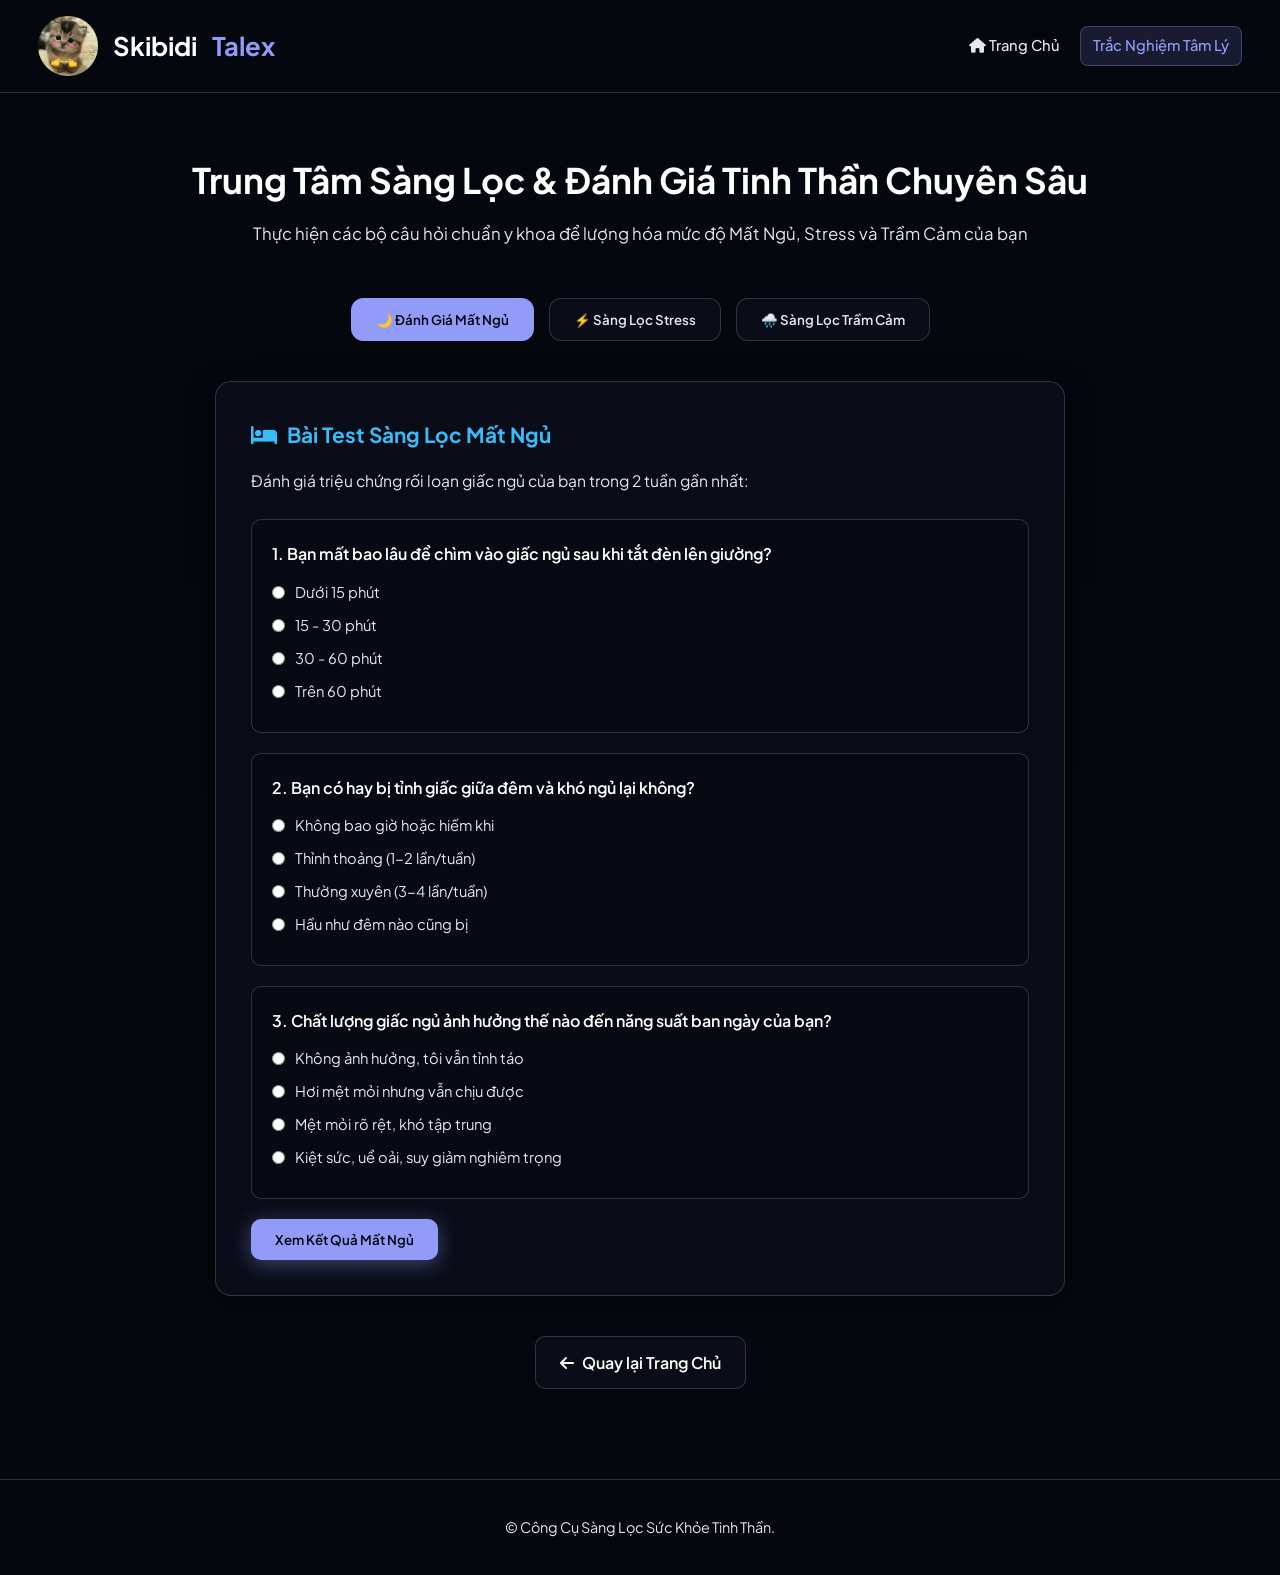
==== quiz.html @ 0375affc "hoichungmatngu" ====
<!DOCTYPE html>
<html lang="vi">
<head>
    <meta charset="UTF-8">
    <meta name="viewport" content="width=device-width, initial-scale=1.0">
    <title>Đánh Giá Sức Khỏe Tinh Thần - Mất Ngủ, Stress, Trầm Cảm</title>
    <link href="https://fonts.googleapis.com/css2?family=Plus+Jakarta+Sans:wght@300;400;500;600;700&display=swap" rel="stylesheet">
    <link rel="stylesheet" href="https://cdnjs.cloudflare.com/ajax/libs/font-awesome/6.4.0/css/all.min.css">
    <link rel="stylesheet" href="style.css">
</head>
<body>

    <!-- ẢNH NỀN CỐ ĐỊNH -->
    <div class="bg-parallax-wrapper">
        <div class="bg-slide active" style="background-image: url('https://images.unsplash.com/photo-1507525428034-b723cf961d3e?q=80&w=1920&auto=format&fit=crop');"></div>
        <div class="bg-overlay"></div>
    </div>

    <!-- THANH ĐIỀU HƯỚNG -->
    <header class="navbar">
        <div class="nav-container">
            <a href="index.html" class="logo">
                <img src="logo.png" alt="Logo Skibidi Talex" class="logo-img"> Skibidi<span>Talex</span>
            </a>
            <nav class="nav-links">
                <a href="index.html"><i class="fa-solid fa-house"></i> Trang Chủ</a>
                <a href="quiz.html" class="nav-highlight">Trắc Nghiệm Tâm Lý</a>
            </nav>
        </div>
    </header>

    <!-- NỘI DUNG TRẮC NGHIỆM -->
    <main style="padding-top: 150px; padding-bottom: 90px;">
        <div class="container">
            <div class="section-title">
                <h2>Trung Tâm Sàng Lọc & Đánh Giá Tinh Thần Chuyên Sâu</h2>
                <p>Thực hiện các bộ câu hỏi chuẩn y khoa để lượng hóa mức độ Mất Ngủ, Stress và Trầm Cảm của bạn</p>
            </div>

            <!-- CHỌN BÀI TEST -->
            <div class="quiz-tabs">
                <button class="quiz-tab-btn active" data-target="insomniaQuiz">🌙 Đánh Giá Mất Ngủ</button>
                <button class="quiz-tab-btn" data-target="stressQuiz">⚡ Sàng Lọc Stress</button>
                <button class="quiz-tab-btn" data-target="depressionQuiz">🌧️ Sàng Lọc Trầm Cảm </button>
            </div>

            <!-- 1. BÀI TEST MẤT NGỦ -->
            <div id="insomniaQuiz" class="quiz-panel active glass-box">
                <h3><i class="fa-solid fa-bed"></i> Bài Test Sàng Lọc Mất Ngủ </h3>
                <p class="quiz-desc">Đánh giá triệu chứng rối loạn giấc ngủ của bạn trong 2 tuần gần nhất:</p>
                
                <div class="quiz-question-group">
                    <p class="q-title">1. Bạn mất bao lâu để chìm vào giấc ngủ sau khi tắt đèn lên giường?</p>
                    <label><input type="radio" name="iq1" value="0"> Dưới 15 phút </label>
                    <label><input type="radio" name="iq1" value="1"> 15 - 30 phút </label>
                    <label><input type="radio" name="iq1" value="2"> 30 - 60 phút </label>
                    <label><input type="radio" name="iq1" value="3"> Trên 60 phút </label>
                </div>

                <div class="quiz-question-group">
                    <p class="q-title">2. Bạn có hay bị tỉnh giấc giữa đêm và khó ngủ lại không?</p>
                    <label><input type="radio" name="iq2" value="0"> Không bao giờ hoặc hiếm khi</label>
                    <label><input type="radio" name="iq2" value="1"> Thỉnh thoảng (1-2 lần/tuần)</label>
                    <label><input type="radio" name="iq2" value="2"> Thường xuyên (3-4 lần/tuần)</label>
                    <label><input type="radio" name="iq2" value="3"> Hầu như đêm nào cũng bị</label>
                </div>

                <div class="quiz-question-group">
                    <p class="q-title">3. Chất lượng giấc ngủ ảnh hưởng thế nào đến năng suất ban ngày của bạn?</p>
                    <label><input type="radio" name="iq3" value="0"> Không ảnh hưởng, tôi vẫn tỉnh táo</label>
                    <label><input type="radio" name="iq3" value="1"> Hơi mệt mỏi nhưng vẫn chịu được</label>
                    <label><input type="radio" name="iq3" value="2"> Mệt mỏi rõ rệt, khó tập trung</label>
                    <label><input type="radio" name="iq3" value="3"> Kiệt sức, uể oải, suy giảm nghiêm trọng</label>
                </div>

                <button class="btn btn-primary submit-quiz-btn" data-quiz="insomnia">Xem Kết Quả Mất Ngủ</button>
                <div class="quiz-result-box" id="insomniaResult"></div>
            </div>

            <!-- 2. BÀI TEST STRESS -->
            <div id="stressQuiz" class="quiz-panel glass-box">
                <h3><i class="fa-solid fa-bolt"></i> Bài Test Đánh Giá Mức Độ Stress (PSS Mini)</h3>
                <p class="quiz-desc">Đánh giá mức độ căng thẳng thần kinh của bạn trong thời gian gần đây:</p>
                
                <div class="quiz-question-group">
                    <p class="q-title">1. Bạn cảm thấy căng thẳng, quá tải vì khối lượng công việc hoặc học tập?</p>
                    <label><input type="radio" name="sq1" value="0"> Không bao giờ</label>
                    <label><input type="radio" name="sq1" value="1"> Thỉnh thoảng</label>
                    <label><input type="radio" name="sq1" value="2"> Khá thường xuyên</label>
                    <label><input type="radio" name="sq1" value="3"> Rất thường xuyên</label>
                </div>

                <div class="quiz-question-group">
                    <p class="q-title">2. Bạn có cảm giác cáu gắt, dễ bực bội với những chuyện nhỏ nhặt?</p>
                    <label><input type="radio" name="sq2" value="0"> Không bao giờ</label>
                    <label><input type="radio" name="sq2" value="1"> Thỉnh thoảng</label>
                    <label><input type="radio" name="sq2" value="2"> Khá thường xuyên</label>
                    <label><input type="radio" name="sq2" value="3"> Rất thường xuyên</label>
                </div>

                <div class="quiz-question-group">
                    <p class="q-title">3. Bạn cảm thấy khó khăn trong việc thả lỏng cơ thể và thư giãn tâm trí?</p>
                    <label><input type="radio" name="sq3" value="0"> Không bao giờ</label>
                    <label><input type="radio" name="sq3" value="1"> Thỉnh thoảng</label>
                    <label><input type="radio" name="sq3" value="2"> Khá thường xuyên</label>
                    <label><input type="radio" name="sq3" value="3"> Rất thường xuyên</label>
                </div>

                <button class="btn btn-primary submit-quiz-btn" data-quiz="stress">Xem Kết Quả Stress</button>
                <div class="quiz-result-box" id="stressResult"></div>
            </div>

            <!-- 3. BÀI TEST TRẦM CẢM -->
            <div id="depressionQuiz" class="quiz-panel glass-box">
                <h3><i class="fa-solid fa-cloud-rain"></i> Sàng Lọc Sức Khỏe Tinh Thần & Trầm Cảm </h3>
                <p class="quiz-desc">Trong 2 tuần qua, bạn cảm thấy phiền muộn bởi các vấn đề sau ở mức độ nào?</p>
                
                <div class="quiz-question-group">
                    <p class="q-title">1. Cảm thấy ít hứng thú hoặc không có niềm vui trong việc làm mọi thứ?</p>
                    <label><input type="radio" name="dq1" value="0"> Không hề</label>
                    <label><input type="radio" name="dq1" value="1"> Vài ngày</label>
                    <label><input type="radio" name="dq1" value="2"> Hơn nửa số ngày</label>
                    <label><input type="radio" name="dq1" value="3"> Gần như mọi ngày</label>
                </div>

                <div class="quiz-question-group">
                    <p class="q-title">2. Cảm thấy chán nản, buồn bã hoặc tuyệt vọng?</p>
                    <label><input type="radio" name="dq2" value="0"> Không hề</label>
                    <label><input type="radio" name="dq2" value="1"> Vài ngày</label>
                    <label><input type="radio" name="dq2" value="2"> Hơn nửa số ngày</label>
                    <label><input type="radio" name="dq2" value="3"> Gần như mọi ngày</label>
                </div>

                <div class="quiz-question-group">
                    <p class="q-title">3. Cảm thấy mệt mỏi hoặc ít năng lượng sống?</p>
                    <label><input type="radio" name="dq3" value="0"> Không hề</label>
                    <label><input type="radio" name="dq3" value="1"> Vài ngày</label>
                    <label><input type="radio" name="dq3" value="2"> Hơn nửa số ngày</label>
                    <label><input type="radio" name="dq3" value="3"> Gần như mọi ngày</label>
                </div>

                <button class="btn btn-primary submit-quiz-btn" data-quiz="depression">Xem Kết Quả Trầm Cảm</button>
                <div class="quiz-result-box" id="depressionResult"></div>
            </div>

            <div style="text-align: center; margin-top: 40px;">
                <a href="index.html" class="btn btn-secondary"><i class="fa-solid fa-arrow-left"></i> Quay lại Trang Chủ</a>
            </div>
        </div>
    </main>

    <!-- CHÂN TRANG -->
    <footer>
        <div class="container footer-content">
            <p>&copy; Công Cụ Sàng Lọc Sức Khỏe Tinh Thần.</p>
        </div>
    </footer>

    <script src="script.js"></script>
</body>
</html>
---- style.css ----
/* RESET & BIẾN MÀU CHUYÊN NGHIỆP */
* {
    margin: 0;
    padding: 0;
    box-sizing: border-box;
    font-family: 'Plus Jakarta Sans', sans-serif;
    scroll-behavior: smooth;
}

:root {
    --glass-bg: rgba(11, 15, 25, 0.92);
    --glass-border: rgba(255, 255, 255, 0.16);
    --primary: #939bf9;
    --primary-hover: #7b84f6;
    --text-main: #ffffff;
    --text-muted: #e2e8f0;
    --accent: #38bdf8;
}

body {
    color: var(--text-main);
    line-height: 1.7;
    overflow-x: hidden;
    background-color: #05080f;
}

/* ẢNH NỀN ĐỘNG (LỚP PHỦ TỐI ƯU HÓA ĐỘ SÁNG) */
.bg-parallax-wrapper {
    position: fixed;
    top: 0; left: 0; width: 100vw; height: 100vh;
    z-index: -2;
    overflow: hidden;
}

.bg-slide {
    position: absolute;
    top: 0; left: 0; width: 100%; height: 100%;
    background-size: cover;
    background-position: center;
    opacity: 0;
    transition: opacity 1.2s ease-in-out, transform 10s ease;
    filter: brightness(0.45);
}

.bg-slide.active {
    opacity: 1;
    transform: scale(1.03);
}

.bg-overlay {
    position: absolute;
    top: 0; left: 0; width: 100%; height: 100%;
    background: linear-gradient(180deg, rgba(5, 8, 15, 0.88) 0%, rgba(5, 8, 15, 0.98) 100%);
    z-index: -1;
}

.container {
    max-width: 1200px;
    margin: 0 auto;
    padding: 0 20px;
}

.animate-on-scroll {
    opacity: 0;
    transform: translateY(25px);
    transition: opacity 0.7s ease-out, transform 0.7s ease-out;
}

.animate-on-scroll.visible {
    opacity: 1;
    transform: translateY(0);
}

/* NAVBAR */
.navbar {
    position: fixed;
    top: 0; left: 0; width: 100%;
    background: rgba(5, 8, 15, 0.95);
    backdrop-filter: blur(16px);
    -webkit-backdrop-filter: blur(16px);
    border-bottom: 1px solid var(--glass-border);
    z-index: 1000;
}

/* MỞ RỘNG KHUNG ĐIỀU HƯỚNG RA TOÀN MÀN HÌNH VÀ CÁCH RÌA 1CM */
.nav-container {
    max-width: 100%; /* Cho phép trải dài hết chiều ngang màn hình */
    margin: 0 auto;
    padding: 16px 1cm; /* Đẩy nội dung cách lề trái/phải đúng 1cm */
    display: flex;
    justify-content: space-between;
    align-items: center;
}

/* ĐỊNH DẠNG KHUNG LOGO (CHỐNG BỊ BÓP MÉO) */
.logo {
    font-size: 1.6rem; 
    font-weight: 700;
    color: #fff;
    text-decoration: none;
    display: flex;
    align-items: center;
    gap: 15px; 
    flex-shrink: 0; /* Thuộc tính quan trọng: Ngăn không cho logo và chữ bị ép nhỏ lại */
}

/* MÀU CHO CHỮ TALEX */
.logo span { 
    color: var(--primary); 
}

/* ĐỊNH DẠNG ẢNH LOGO BỰ HƠN */
.logo-img {
    height: 60px; /* Tăng chiều cao lên 60px (Bạn có thể đổi thành 70px hoặc 80px nếu muốn to hơn nữa) */
    width: auto;
    object-fit: contain;
    transition: transform 0.3s ease;
}

/* HIỆU ỨNG KHI DI CHUỘT VÀO LOGO */
.logo:hover .logo-img {
    transform: scale(1.08);
}

.nav-links {
    display: flex;
    gap: 20px;
    align-items: center;
}

.nav-links a {
    color: var(--text-muted);
    text-decoration: none;
    font-size: 0.92rem;
    font-weight: 500;
    transition: color 0.3s;
}

.nav-links a:hover, .nav-links a.nav-highlight {
    color: var(--primary);
}

.nav-highlight {
    background: rgba(147, 155, 249, 0.15);
    padding: 6px 12px;
    border-radius: 8px;
    border: 1px solid rgba(147, 155, 249, 0.3);
}

/* HERO SECTION */
.hero {
    padding: 180px 20px 100px 20px;
    text-align: center;
}

.hero-content {
    max-width: 800px;
    margin: 0 auto;
}

.badge {
    display: inline-block;
    padding: 6px 16px;
    background: rgba(147, 155, 249, 0.2);
    color: var(--primary);
    border-radius: 20px;
    font-size: 0.85rem;
    font-weight: 600;
    margin-bottom: 20px;
    border: 1px solid rgba(147, 155, 249, 0.4);
}

.hero h1 {
    font-size: 2.8rem;
    font-weight: 700;
    margin-bottom: 20px;
    line-height: 1.25;
    color: #fff;
}

.hero h1 span {
    background: linear-gradient(135deg, var(--primary), var(--accent));
    -webkit-background-clip: text;
    -webkit-text-fill-color: transparent;
}

.hero p {
    color: var(--text-muted);
    font-size: 1.12rem;
    margin-bottom: 35px;
}

.hero-buttons {
    display: flex;
    justify-content: center;
    gap: 15px;
}

.btn {
    padding: 12px 24px;
    border-radius: 10px;
    font-weight: 600;
    text-decoration: none;
    display: inline-flex;
    align-items: center;
    gap: 8px;
    transition: all 0.3s;
    cursor: pointer;
    border: none;
}

.btn-primary {
    background: var(--primary);
    color: #05080f;
    box-shadow: 0 4px 20px rgba(147, 155, 249, 0.4);
}

.btn-primary:hover {
    background: var(--primary-hover);
    transform: translateY(-2px);
}

.btn-secondary {
    background: var(--glass-bg);
    color: #fff;
    border: 1px solid var(--glass-border);
}

.btn-secondary:hover {
    background: rgba(30, 41, 59, 0.9);
    transform: translateY(-2px);
}

/* SECTIONS & GRID */
.section { padding: 90px 0; }

.section-title {
    text-align: center;
    margin-bottom: 50px;
}

.section-title h2 {
    font-size: 2.2rem;
    font-weight: 700;
    margin-bottom: 10px;
    color: #fff;
}

.section-title p {
    color: var(--text-muted);
    font-size: 1.05rem;
}

/* LƯỚI LINH HOẠT: Tự động "rơi" xuống dòng khi thu nhỏ tab */
.grid-2 { 
    display: grid; 
    grid-template-columns: repeat(auto-fit, minmax(320px, 1fr)); 
    gap: 30px; 
}

.grid-4 { 
    display: grid; 
    grid-template-columns: repeat(auto-fit, minmax(240px, 1fr)); 
    gap: 20px; 
}

.content-grid-media {
    display: grid;
    grid-template-columns: repeat(auto-fit, minmax(350px, 1fr));
    gap: 40px;
    align-items: center;
}

.content-grid-media.reverse {
    direction: rtl;
}

.content-grid-media.reverse > * {
    direction: ltr;
}

.media-box {
    position: relative;
    border-radius: 16px;
    overflow: hidden;
    border: 1px solid var(--glass-border);
    box-shadow: 0 10px 30px rgba(0,0,0,0.6);
}

.media-box img {
    width: 100%; height: 320px;
    object-fit: cover; display: block;
    filter: brightness(0.9);
}

.media-caption {
    position: absolute;
    bottom: 0; left: 0; width: 100%;
    background: linear-gradient(0deg, rgba(5,8,15,0.95), transparent);
    padding: 20px 15px 12px 15px;
    font-size: 0.88rem;
    color: var(--text-muted);
}

/* GLASS CARDS */
.glass-card, .glass-feature, .glass-box, .glass-tool {
    background: var(--glass-bg);
    backdrop-filter: blur(16px);
    -webkit-backdrop-filter: blur(16px);
    border: 1px solid var(--glass-border);
    border-radius: 16px;
    box-shadow: 0 8px 32px 0 rgba(0, 0, 0, 0.45);
}

.glass-card { padding: 30px; }
.styled-list li, .check-list li {
    color: var(--text-muted);
    font-size: 0.98rem;
    margin-bottom: 12px;
    position: relative;
    padding-left: 20px;
}
.styled-list li::before, .check-list li::before {
    content: "❯";
    color: var(--primary);
    position: absolute;
    left: 0;
}

.glass-feature { padding: 25px 20px; text-align: center; }
.glass-feature i { font-size: 2.2rem; color: var(--accent); margin-bottom: 12px; }
.glass-feature h4 { font-size: 1.1rem; margin-bottom: 8px; color: #fff; }
.glass-feature p { color: var(--text-muted); font-size: 0.9rem; }

.glass-box { padding: 35px; }
.glass-box h3 {
    display: flex; align-items: center; gap: 10px;
    color: var(--accent); font-size: 1.3rem; margin-bottom: 15px;
}

/* TOOLS & AUDIO */
.glass-tool { padding: 35px; }
.glass-tool h3 { display: flex; align-items: center; gap: 10px; color: var(--primary); margin-bottom: 12px; }
.glass-tool p { color: var(--text-muted); font-size: 0.95rem; margin-bottom: 20px; }
.sound-buttons { display: flex; gap: 10px; flex-wrap: wrap; margin-bottom: 15px; }
.sound-btn {
    background: rgba(5, 8, 15, 0.6); color: #fff;
    border: 1px solid var(--glass-border); padding: 10px 16px; border-radius: 8px; cursor: pointer;
}
.sound-btn.active { background: var(--primary); color: #05080f; border-color: var(--primary); }
.audio-status { font-size: 0.88rem; color: var(--accent); font-style: italic; }

/* QUIZ STYLES */
.quiz-tabs {
    display: flex; justify-content: center; gap: 15px; margin-bottom: 40px; flex-wrap: wrap;
}
.quiz-tab-btn {
    background: var(--glass-bg); color: var(--text-muted);
    border: 1px solid var(--glass-border); padding: 12px 24px;
    border-radius: 12px; font-weight: 600; cursor: pointer; transition: all 0.3s;
}
.quiz-tab-btn.active, .quiz-tab-btn:hover {
    background: var(--primary); color: #05080f; border-color: var(--primary);
}
.quiz-panel { display: none; max-width: 850px; margin: 0 auto; }
.quiz-panel.active { display: block; }
.quiz-desc { color: var(--text-muted); font-size: 0.98rem; margin-bottom: 25px; }
.quiz-question-group {
    background: rgba(5, 8, 15, 0.5); border: 1px solid var(--glass-border);
    padding: 20px; border-radius: 10px; margin-bottom: 20px;
}
.q-title { font-weight: 600; margin-bottom: 12px; color: #fff; }
.quiz-question-group label {
    display: flex; align-items: center; gap: 10px; font-size: 0.92rem;
    color: var(--text-muted); margin-bottom: 8px; cursor: pointer;
}
.quiz-result-box {
    margin-top: 20px; padding: 15px; border-radius: 8px; font-weight: 600; font-size: 1rem; display: none;
}

/* IFRAME NHÚNG */
.iframe-container {
    width: 100%; height: 500px; border-radius: 12px; overflow: hidden;
    border: 1px solid var(--glass-border); background: #fff;
}
.iframe-container iframe { width: 100%; height: 100%; border: none; }

/* FOOTER */
footer {
    background: rgba(5, 8, 15, 0.95);
    border-top: 1px solid var(--glass-border);
    padding: 35px 0; text-align: center;
}
footer p { color: var(--text-muted); font-size: 0.9rem; }

/* RESPONSIVE */
@media (max-width: 992px) {
    /* Chỉ cần chỉnh lại chữ và hướng đọc khi vào màn hình nhỏ */
    .content-grid-media.reverse { direction: ltr; }
    .hero h1 { font-size: 2.2rem; }
}

@media (max-width: 768px) {
    /* Ẩn menu chữ khi vào điện thoại */
    .nav-links { display: none; }
}
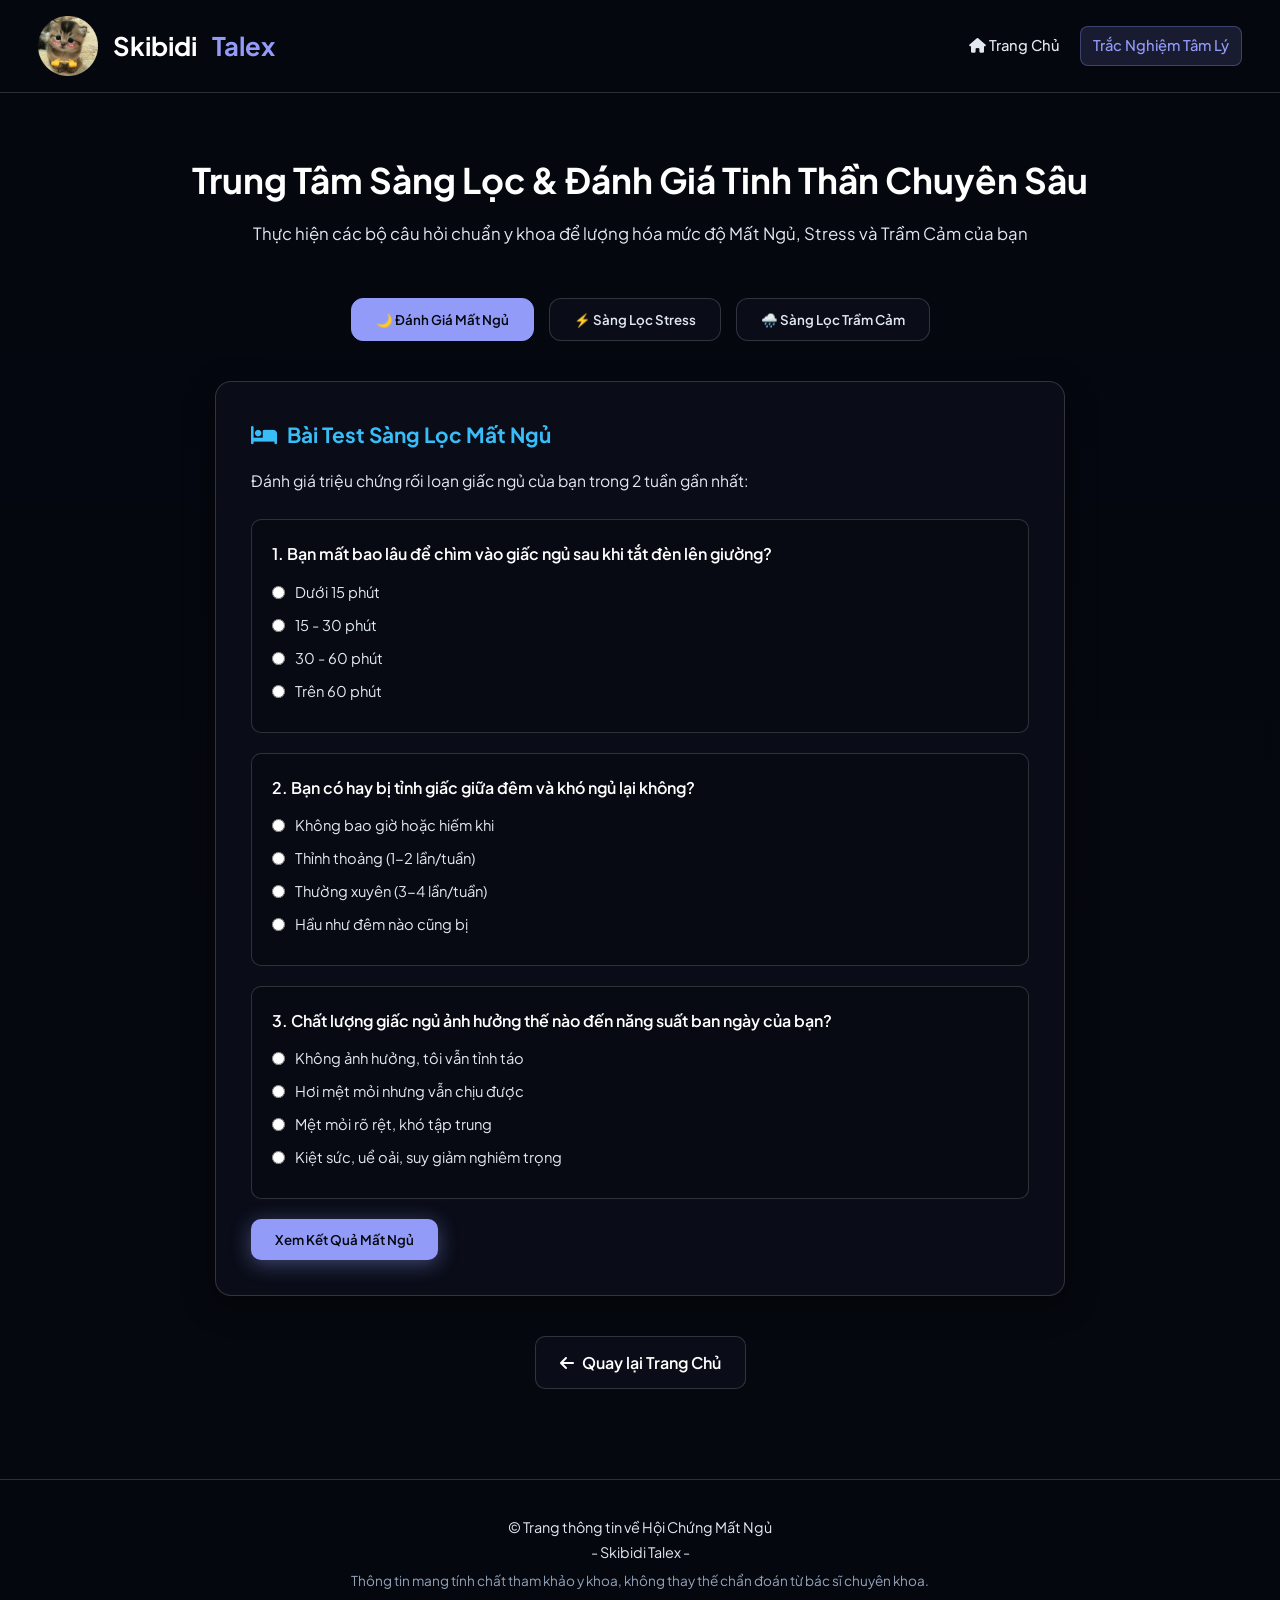
==== commit e7a72466: "hoichungmatngu" ====
--- a/quiz.html
+++ b/quiz.html
@@ -12,7 +12,7 @@
 
     <!-- ẢNH NỀN CỐ ĐỊNH -->
     <div class="bg-parallax-wrapper">
-        <div class="bg-slide active" style="background-image: url('https://images.unsplash.com/photo-1507525428034-b723cf961d3e?q=80&w=1920&auto=format&fit=crop');"></div>
+        <div class="bg-slide active" style="background-image: url('https://thuthuatphanmem.vn/uploads/2018/08/21/hinh-nen-thien-nhien-phong-canh-dep-37_043155259.jpg');"></div>
         <div class="bg-overlay"></div>
     </div>
 
@@ -152,7 +152,8 @@
     <!-- CHÂN TRANG -->
     <footer>
         <div class="container footer-content">
-            <p>&copy; Công Cụ Sàng Lọc Sức Khỏe Tinh Thần.</p>
+            <p>&copy; Trang thông tin về Hội Chứng Mất Ngủ <br>- Skibidi Talex -</p>
+            <p style="font-size: 0.85rem; color: #94a3b8; margin-top: 5px;">Thông tin mang tính chất tham khảo y khoa, không thay thế chẩn đoán từ bác sĩ chuyên khoa.</p>
         </div>
     </footer>
 
--- a/style.css
+++ b/style.css
@@ -92,7 +92,21 @@
     align-items: center;
 }
 
-/* ĐỊNH DẠNG KHUNG LOGO (CHỐNG BỊ BÓP MÉO) */
+/* 1. TẠO HIỆU ỨNG SÁNG NHẤP NHÁY MƯỢT MÀ */
+@keyframes logoPulseGlow {
+    0%, 100% {
+        /* Trạng thái tối: Mờ nhẹ và viền sáng yếu */
+        filter: drop-shadow(0 0 2px rgba(147, 155, 249, 0.2));
+        opacity: 0.85;
+    }
+    50% {
+        /* Trạng thái nhấp nháy sáng: Phát sáng mạnh màu xanh tím và trắng */
+        filter: drop-shadow(0 0 15px rgba(147, 155, 249, 0.9)) drop-shadow(0 0 5px rgba(255, 255, 255, 0.6));
+        opacity: 1;
+    }
+}
+
+/* 2. CẬP NHẬT LẠI KHUNG LOGO VÀ GẮN HIỆU ỨNG VÀO */
 .logo {
     font-size: 1.6rem; 
     font-weight: 700;
@@ -101,7 +115,9 @@
     display: flex;
     align-items: center;
     gap: 15px; 
-    flex-shrink: 0; /* Thuộc tính quan trọng: Ngăn không cho logo và chữ bị ép nhỏ lại */
+    flex-shrink: 0; 
+    /* Áp dụng hiệu ứng nhấp nháy lặp lại liên tục mỗi 2 giây */
+    animation: logoPulseGlow 2s infinite ease-in-out; 
 }
 
 /* MÀU CHO CHỮ TALEX */
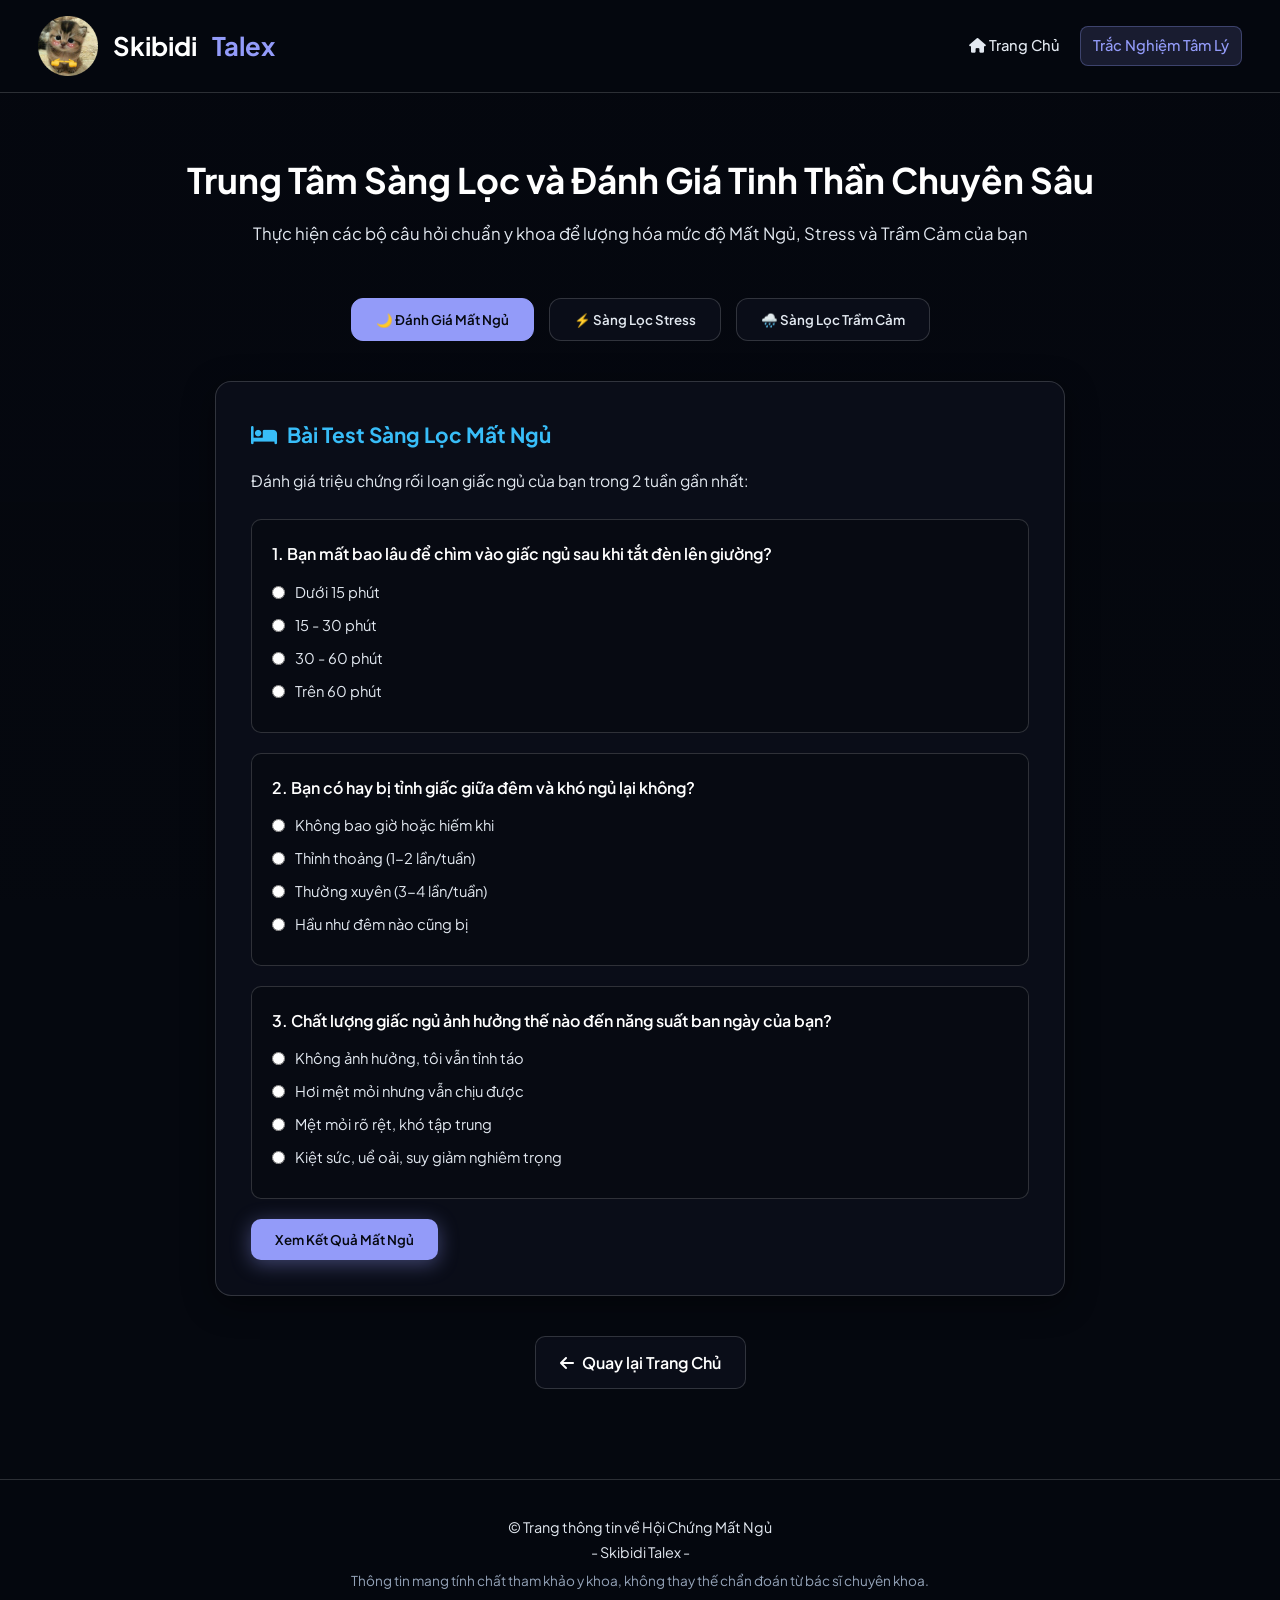
==== commit 92fee6d0: "Fix heading text in quiz.html" ====
--- a/quiz.html
+++ b/quiz.html
@@ -33,7 +33,7 @@
     <main style="padding-top: 150px; padding-bottom: 90px;">
         <div class="container">
             <div class="section-title">
-                <h2>Trung Tâm Sàng Lọc & Đánh Giá Tinh Thần Chuyên Sâu</h2>
+                <h2>Trung Tâm Sàng Lọc và Đánh Giá Tinh Thần Chuyên Sâu</h2>
                 <p>Thực hiện các bộ câu hỏi chuẩn y khoa để lượng hóa mức độ Mất Ngủ, Stress và Trầm Cảm của bạn</p>
             </div>
 
@@ -159,4 +159,4 @@
 
     <script src="script.js"></script>
 </body>
-</html>+</html>
